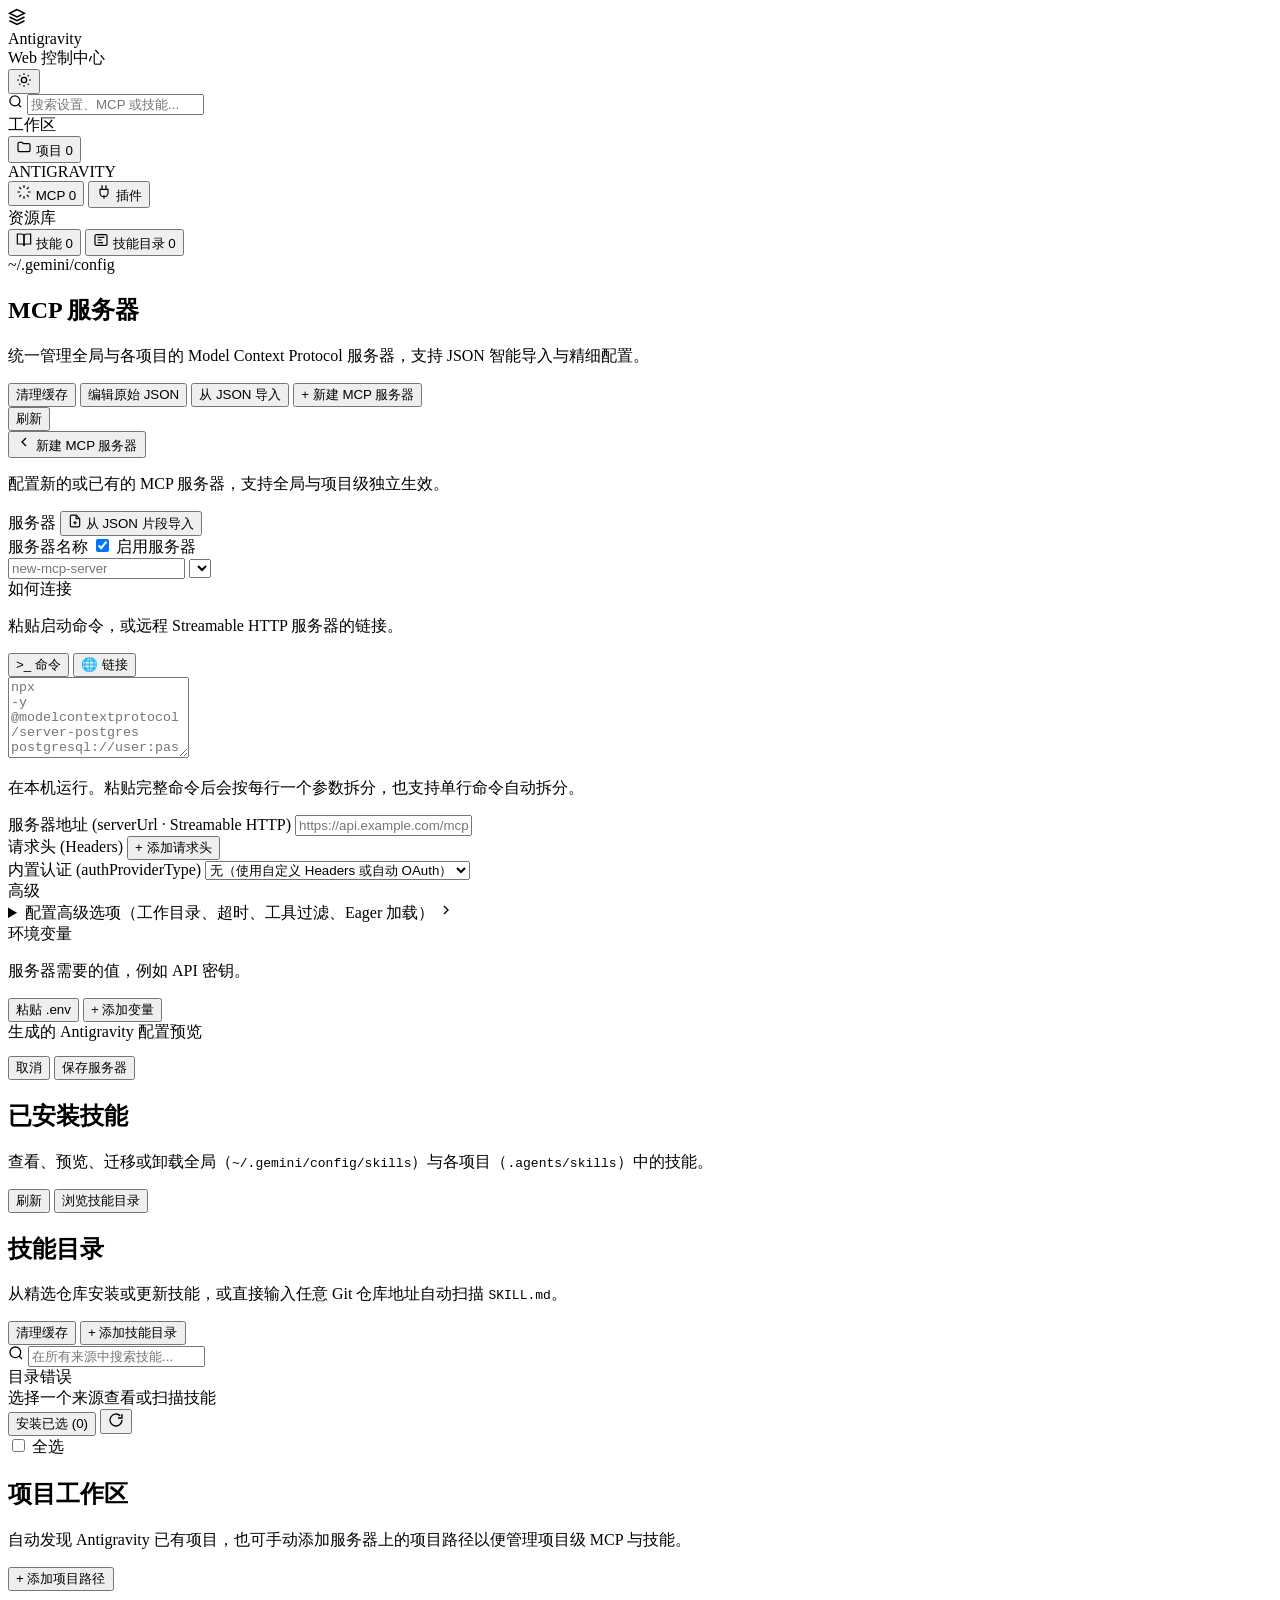
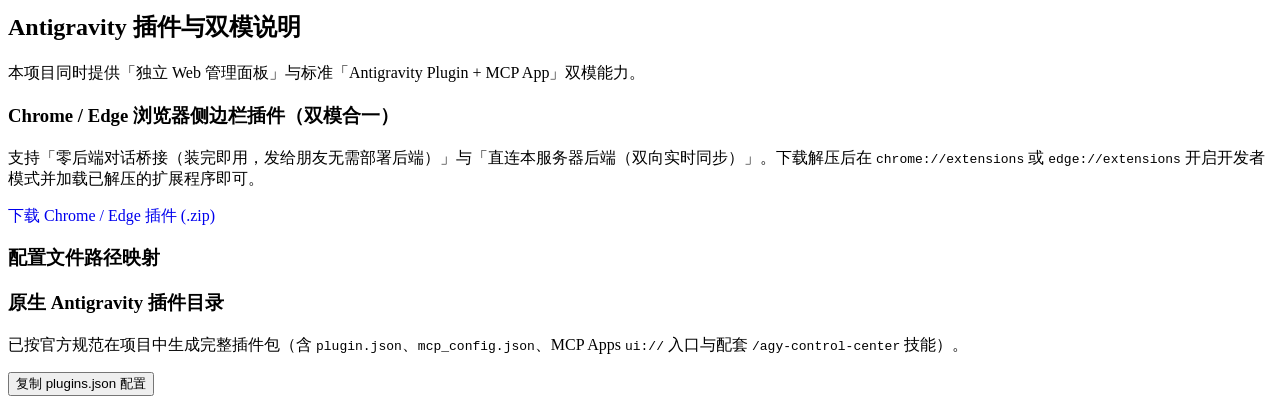
==== web/index.html @ 95766234 "feat: Antigravity Control Center (Web UI, Chrome/Edge extension, plugin, one-click install & sm CLI)" ====
<!DOCTYPE html>
<html lang="zh-CN">
<head>
  <meta charset="UTF-8" />
  <meta name="viewport" content="width=device-width, initial-scale=1.0" />
  <title>Antigravity 控制中心 · MCP &amp; Skills</title>
  <link rel="stylesheet" href="/styles.css" />
</head>
<body>
  <div class="app-shell">
    <!-- Left Sidebar -->
    <aside class="sidebar" aria-label="设置导航">
      <div class="sidebar-top">
        <div class="brand-row">
          <div class="brand-mark" aria-hidden="true">
            <svg viewBox="0 0 24 24" width="18" height="18" fill="none" stroke="currentColor" stroke-width="2">
              <path d="M12 2L2 7l10 5 10-5-10-5z" />
              <path d="M2 17l10 5 10-5" />
              <path d="M2 12l10 5 10-5" />
            </svg>
          </div>
          <div class="brand-text">
            <div class="brand-title">Antigravity</div>
            <div class="brand-sub" id="modeBadge">Web 控制中心</div>
          </div>
          <button type="button" class="icon-btn" id="themeToggle" title="切换深浅色主题" aria-label="切换主题">
            <svg viewBox="0 0 24 24" width="16" height="16" fill="none" stroke="currentColor" stroke-width="2">
              <circle cx="12" cy="12" r="4" />
              <path d="M12 2v2M12 20v2M4.93 4.93l1.41 1.41M17.66 17.66l1.41 1.41M2 12h2M20 12h2M6.34 17.66l-1.41 1.41M19.07 4.93l-1.41 1.41" />
            </svg>
          </button>
        </div>

        <label class="search-box">
          <svg viewBox="0 0 24 24" width="15" height="15" fill="none" stroke="currentColor" stroke-width="2">
            <circle cx="11" cy="11" r="8" />
            <path d="m21 21-4.3-4.3" />
          </svg>
          <input type="search" id="globalSearch" placeholder="搜索设置、MCP 或技能..." autocomplete="off" />
        </label>
      </div>

      <nav class="nav-groups">
        <div class="nav-group">
          <div class="nav-group-title">工作区</div>
          <button type="button" class="nav-item" data-view="projects">
            <svg viewBox="0 0 24 24" width="16" height="16" fill="none" stroke="currentColor" stroke-width="1.8">
              <path d="M3 7a2 2 0 0 1 2-2h4l2 2h8a2 2 0 0 1 2 2v8a2 2 0 0 1-2 2H5a2 2 0 0 1-2-2z" />
            </svg>
            <span>项目</span>
            <span class="nav-count" id="navCountProjects">0</span>
          </button>
        </div>

        <div class="nav-group">
          <div class="nav-group-title">ANTIGRAVITY</div>
          <button type="button" class="nav-item active" data-view="mcp">
            <svg viewBox="0 0 24 24" width="16" height="16" fill="none" stroke="currentColor" stroke-width="1.8">
              <path d="M12 2v4M12 18v4M4.93 4.93l2.83 2.83M16.24 16.24l2.83 2.83M2 12h4M18 12h4M4.93 19.07l2.83-2.83M16.24 7.76l2.83-2.83" />
            </svg>
            <span>MCP</span>
            <span class="nav-count" id="navCountMcp">0</span>
          </button>
          <button type="button" class="nav-item" data-view="plugin">
            <svg viewBox="0 0 24 24" width="16" height="16" fill="none" stroke="currentColor" stroke-width="1.8">
              <path d="M12 22v-5M9 8V2M15 8V2M18 8v5a6 6 0 0 1-12 0V8z" />
            </svg>
            <span>插件</span>
          </button>
        </div>

        <div class="nav-group">
          <div class="nav-group-title">资源库</div>
          <button type="button" class="nav-item" data-view="skills">
            <svg viewBox="0 0 24 24" width="16" height="16" fill="none" stroke="currentColor" stroke-width="1.8">
              <path d="M2 3h6a4 4 0 0 1 4 4v14a3 3 0 0 0-3-3H2z" />
              <path d="M22 3h-6a4 4 0 0 0-4 4v14a3 3 0 0 1 3-3h7z" />
            </svg>
            <span>技能</span>
            <span class="nav-count" id="navCountSkills">0</span>
          </button>
          <button type="button" class="nav-item" data-view="catalog">
            <svg viewBox="0 0 24 24" width="16" height="16" fill="none" stroke="currentColor" stroke-width="1.8">
              <rect x="3" y="4" width="18" height="16" rx="2" />
              <path d="M7 8h10M7 12h6M7 16h8" />
            </svg>
            <span>技能目录</span>
            <span class="nav-count" id="navCountCatalogs">0</span>
          </button>
        </div>
      </nav>

      <div class="sidebar-footer">
        <div class="path-hint" title="全局配置目录">
          <span class="dot"></span>
          <span id="sidebarConfigDir">~/.gemini/config</span>
        </div>
      </div>
    </aside>

    <!-- Main Content Area -->
    <main class="main-pane">
      <!-- VIEW 1: MCP LIST -->
      <section class="view active" id="view-mcp">
        <header class="view-header">
          <div>
            <h1>MCP 服务器</h1>
            <p class="view-desc">统一管理全局与各项目的 Model Context Protocol 服务器，支持 JSON 智能导入与精细配置。</p>
          </div>
          <div class="header-actions">
            <button type="button" class="btn btn-secondary" id="btnOpenCacheModal">清理缓存</button>
            <button type="button" class="btn btn-secondary" id="btnOpenRawMcp">编辑原始 JSON</button>
            <button type="button" class="btn btn-secondary" id="btnQuickImportMcp">从 JSON 导入</button>
            <button type="button" class="btn btn-primary" id="btnNewMcp">+ 新建 MCP 服务器</button>
          </div>
        </header>

        <div class="filter-bar">
          <div class="segmented" id="mcpScopeTabs"></div>
          <button type="button" class="btn btn-ghost btn-sm" id="btnRefreshMcp">刷新</button>
        </div>

        <div id="mcpListContainer" class="stack-list"></div>
      </section>

      <!-- VIEW 1B: MCP CREATE / EDIT FORM (OpenChamber Style) -->
      <section class="view" id="view-mcp-editor">
        <div class="editor-shell">
          <button type="button" class="back-link" id="btnBackToMcp">
            <svg viewBox="0 0 24 24" width="16" height="16" fill="none" stroke="currentColor" stroke-width="2">
              <path d="m15 18-6-6 6-6" />
            </svg>
            <span id="mcpEditorHeading">新建 MCP 服务器</span>
          </button>
          <p class="view-desc editor-subtitle">配置新的或已有的 MCP 服务器，支持全局与项目级独立生效。</p>

          <div class="section-row">
            <span class="section-label">服务器</span>
            <button type="button" class="btn-inline" id="btnFormImportJson">
              <svg viewBox="0 0 24 24" width="14" height="14" fill="none" stroke="currentColor" stroke-width="2">
                <path d="M14 2H6a2 2 0 0 0-2 2v16a2 2 0 0 0 2 2h12a2 2 0 0 0 2-2V8z" />
                <path d="M14 2v6h6M9 15h6M12 12v6" />
              </svg>
              从 JSON 片段导入
            </button>
          </div>

          <div class="form-card">
            <div class="field-row-split">
              <div class="field-meta">
                <label for="mcpNameInput" class="field-title">服务器名称</label>
                <label class="checkbox-inline">
                  <input type="checkbox" id="mcpEnabledCheck" checked />
                  <span>启用服务器</span>
                </label>
              </div>
              <div class="field-controls-inline">
                <input type="text" id="mcpNameInput" class="input" placeholder="new-mcp-server" />
                <select id="mcpScopeSelect" class="select" aria-label="作用域"></select>
              </div>
            </div>
          </div>

          <div class="form-section">
            <div class="field-title">如何连接</div>
            <p class="field-help">粘贴启动命令，或远程 Streamable HTTP 服务器的链接。</p>

            <div class="segmented transport-tabs" role="tablist">
              <button type="button" class="seg-btn active" data-transport="stdio">&gt;_ 命令</button>
              <button type="button" class="seg-btn" data-transport="http">🌐 链接</button>
            </div>

            <!-- Stdio Panel -->
            <div id="transportStdioPanel" class="transport-panel">
              <textarea
                id="mcpCommandTextarea"
                class="textarea code-input"
                rows="5"
                placeholder="npx&#10;-y&#10;@modelcontextprotocol/server-postgres&#10;postgresql://user:pass@host/db"
              ></textarea>
              <p class="field-help">在本机运行。粘贴完整命令后会按每行一个参数拆分，也支持单行命令自动拆分。</p>
              <div class="parsed-preview" id="stdioParsedPreview"></div>
            </div>

            <!-- HTTP Panel -->
            <div id="transportHttpPanel" class="transport-panel hidden">
              <div class="field-stack">
                <label for="mcpUrlInput" class="sub-label">服务器地址 (serverUrl · Streamable HTTP)</label>
                <input type="url" id="mcpUrlInput" class="input code-input" placeholder="https://api.example.com/mcp" />
              </div>

              <div class="field-stack">
                <div class="kv-header">
                  <span class="sub-label">请求头 (Headers)</span>
                  <button type="button" class="btn btn-ghost btn-sm" id="btnAddHeader">+ 添加请求头</button>
                </div>
                <div id="mcpHeadersList" class="kv-list"></div>
              </div>

              <div class="field-stack">
                <label for="mcpAuthTypeSelect" class="sub-label">内置认证 (authProviderType)</label>
                <select id="mcpAuthTypeSelect" class="select">
                  <option value="">无（使用自定义 Headers 或自动 OAuth）</option>
                  <option value="google_credentials">google_credentials (Google ADC)</option>
                </select>
              </div>
            </div>
          </div>

          <!-- Advanced Collapsible -->
          <div class="form-section">
            <div class="field-title">高级</div>
            <details class="accordion" id="mcpAdvancedDetails">
              <summary class="accordion-trigger">
                <span>配置高级选项（工作目录、超时、工具过滤、Eager 加载）</span>
                <svg viewBox="0 0 24 24" width="16" height="16" fill="none" stroke="currentColor" stroke-width="2">
                  <path d="m9 18 6-6-6-6" />
                </svg>
              </summary>
              <div class="accordion-body">
                <div class="grid-2">
                  <div class="field-stack" id="cwdFieldWrap">
                    <label for="mcpCwdInput" class="sub-label">工作目录 (cwd)</label>
                    <input type="text" id="mcpCwdInput" class="input code-input" placeholder="/path/to/workdir" />
                  </div>
                  <div class="field-stack">
                    <label for="mcpTimeoutInput" class="sub-label">超时秒数 (timeoutSeconds，-1 表示不限制)</label>
                    <input type="number" id="mcpTimeoutInput" class="input" placeholder="默认 180（连接 300）" />
                  </div>
                </div>
                <div class="grid-2">
                  <div class="field-stack">
                    <label for="mcpEnabledToolsInput" class="sub-label">仅允许工具白名单 (enabledTools，逗号或换行分隔)</label>
                    <textarea id="mcpEnabledToolsInput" class="textarea code-input" rows="2" placeholder="read_query, list_tables"></textarea>
                  </div>
                  <div class="field-stack">
                    <label for="mcpDisabledToolsInput" class="sub-label">隐藏工具黑名单 (disabledTools，逗号或换行分隔)</label>
                    <textarea id="mcpDisabledToolsInput" class="textarea code-input" rows="2" placeholder="drop_table"></textarea>
                  </div>
                </div>
                <div class="field-stack">
                  <label for="mcpToolsJsonInput" class="sub-label">单工具精细配置 JSON (tools，如 eager / background)</label>
                  <textarea id="mcpToolsJsonInput" class="textarea code-input" rows="3" placeholder='{"read_query": {"eager": true}}'></textarea>
                </div>
              </div>
            </details>
          </div>

          <!-- Env Variables -->
          <div class="form-section" id="envSectionWrap">
            <div class="kv-header">
              <div>
                <div class="field-title">环境变量</div>
                <p class="field-help">服务器需要的值，例如 API 密钥。</p>
              </div>
              <div class="kv-actions">
                <button type="button" class="btn btn-ghost btn-sm" id="btnPasteEnv">粘贴 .env</button>
                <button type="button" class="btn btn-secondary btn-sm" id="btnAddEnv">+ 添加变量</button>
              </div>
            </div>
            <div id="mcpEnvList" class="kv-list"></div>
          </div>

          <!-- Live JSON Preview -->
          <div class="form-section">
            <div class="kv-header">
              <span class="sub-label">生成的 Antigravity 配置预览</span>
              <span class="mono-muted" id="mcpTargetFilePreview"></span>
            </div>
            <pre class="code-preview" id="mcpLiveJsonPreview"></pre>
          </div>

          <div class="editor-footer">
            <button type="button" class="btn btn-secondary" id="btnCancelMcpEdit">取消</button>
            <button type="button" class="btn btn-primary" id="btnSaveMcp">保存服务器</button>
          </div>
        </div>
      </section>

      <!-- VIEW 2: INSTALLED SKILLS -->
      <section class="view" id="view-skills">
        <header class="view-header">
          <div>
            <h1>已安装技能</h1>
            <p class="view-desc">查看、预览、迁移或卸载全局（<code>~/.gemini/config/skills</code>）与各项目（<code>.agents/skills</code>）中的技能。</p>
          </div>
          <div class="header-actions">
            <button type="button" class="btn btn-secondary" id="btnRefreshSkills">刷新</button>
            <button type="button" class="btn btn-primary" id="btnGoCatalogFromSkills">浏览技能目录</button>
          </div>
        </header>

        <div class="filter-bar">
          <div class="segmented" id="skillScopeTabs"></div>
        </div>

        <div id="installedSkillsContainer" class="stack-list"></div>
      </section>

      <!-- VIEW 3: SKILL CATALOG (OpenChamber Style) -->
      <section class="view" id="view-catalog">
        <header class="view-header">
          <div>
            <h1>技能目录</h1>
            <p class="view-desc">从精选仓库安装或更新技能，或直接输入任意 Git 仓库地址自动扫描 <code>SKILL.md</code>。</p>
          </div>
          <div class="header-actions">
            <button type="button" class="btn btn-secondary" id="btnOpenCacheFromCatalog">清理缓存</button>
            <button type="button" class="btn btn-primary" id="btnOpenAddCatalog">+ 添加技能目录</button>
          </div>
        </header>

        <div class="catalog-search-bar">
          <label class="search-box search-box-lg">
            <svg viewBox="0 0 24 24" width="16" height="16" fill="none" stroke="currentColor" stroke-width="2">
              <circle cx="11" cy="11" r="8" />
              <path d="m21 21-4.3-4.3" />
            </svg>
            <input type="search" id="catalogSearchInput" placeholder="在所有来源中搜索技能..." autocomplete="off" />
          </label>
        </div>

        <div class="catalog-grid" id="catalogCardsGrid"></div>

        <div id="catalogErrorBanner" class="error-banner hidden">
          <div class="error-banner-title">目录错误</div>
          <div class="error-banner-msg" id="catalogErrorText"></div>
        </div>

        <div class="catalog-results" id="catalogResultsSection">
          <div class="catalog-results-header">
            <div class="catalog-results-title" id="catalogResultsTitle">选择一个来源查看或扫描技能</div>
            <div class="catalog-results-actions">
              <button type="button" class="btn btn-primary btn-sm hidden" id="btnBatchInstallSkills">安装已选 (0)</button>
              <button type="button" class="icon-btn" id="btnRescanActiveCatalog" title="重新扫描当前仓库">
                <svg viewBox="0 0 24 24" width="16" height="16" fill="none" stroke="currentColor" stroke-width="2">
                  <path d="M21 12a9 9 0 1 1-2.64-6.36" />
                  <path d="M21 3v6h-6" />
                </svg>
              </button>
            </div>
          </div>

          <div class="select-all-row hidden" id="catalogSelectAllRow">
            <label class="checkbox-inline">
              <input type="checkbox" id="catalogSelectAll" />
              <span>全选</span>
            </label>
            <span class="muted-text" id="catalogSelectionHint"></span>
          </div>

          <div id="catalogSkillList" class="catalog-skill-list"></div>
        </div>
      </section>

      <!-- VIEW 4: PROJECTS -->
      <section class="view" id="view-projects">
        <header class="view-header">
          <div>
            <h1>项目工作区</h1>
            <p class="view-desc">自动发现 Antigravity 已有项目，也可手动添加服务器上的项目路径以便管理项目级 MCP 与技能。</p>
          </div>
          <div class="header-actions">
            <button type="button" class="btn btn-primary" id="btnOpenAddProject">+ 添加项目路径</button>
          </div>
        </header>

        <div id="projectsListContainer" class="stack-list"></div>
      </section>

      <!-- VIEW 5: PLUGIN & INTEGRATION -->
      <section class="view" id="view-plugin">
        <header class="view-header">
          <div>
            <h1>Antigravity 插件与双模说明</h1>
            <p class="view-desc">本项目同时提供「独立 Web 管理面板」与标准「Antigravity Plugin + MCP App」双模能力。</p>
          </div>
        </header>

        <div class="info-grid">
          <div class="info-card">
            <h3>Chrome / Edge 浏览器侧边栏插件（双模合一）</h3>
            <p class="field-help">支持「零后端对话桥接（装完即用，发给朋友无需部署后端）」与「直连本服务器后端（双向实时同步）」。下载解压后在 <code>chrome://extensions</code> 或 <code>edge://extensions</code> 开启开发者模式并加载已解压的扩展程序即可。</p>
            <div class="card-footer-actions">
              <a class="btn btn-primary btn-sm" href="/api/extension.zip" download="agy-control-center-extension.zip" style="text-decoration:none">下载 Chrome / Edge 插件 (.zip)</a>
            </div>
          </div>

          <div class="info-card">
            <h3>配置文件路径映射</h3>
            <dl class="meta-dl" id="pluginPathInfo"></dl>
          </div>

          <div class="info-card">
            <h3>原生 Antigravity 插件目录</h3>
            <p class="field-help">已按官方规范在项目中生成完整插件包（含 <code>plugin.json</code>、<code>mcp_config.json</code>、MCP Apps <code>ui://</code> 入口与配套 <code>/agy-control-center</code> 技能）。</p>
            <pre class="code-preview" id="pluginInstallSnippet"></pre>
            <div class="card-footer-actions">
              <button type="button" class="btn btn-secondary btn-sm" id="btnCopyPluginConfig">复制 plugins.json 配置</button>
            </div>
          </div>
        </div>
      </section>
    </main>
  </div>

  <!-- MODAL 1: Import JSON Snippet (OpenChamber Style) -->
  <dialog id="modalImportJson" class="modal">
    <div class="modal-card">
      <div class="modal-header">
        <div>
          <h2>导入 JSON 片段</h2>
          <p class="modal-sub">从文档或其他配置文件粘贴完整 MCP JSON 片段（兼容 Antigravity / Claude / Cursor / OpenCode 格式）。解析后的值将填充到表单或直接批量导入。</p>
        </div>
        <button type="button" class="icon-btn modal-close" data-close="modalImportJson" aria-label="关闭">&times;</button>
      </div>

      <div class="modal-body">
        <textarea
          id="importJsonTextarea"
          class="textarea code-input"
          rows="9"
          placeholder='{&#10;  "mcpServers": {&#10;    "postgres": {&#10;      "command": "npx",&#10;      "args": ["-y", "@modelcontextprotocol/server-postgres"]&#10;    }&#10;  }&#10;}'
        ></textarea>

        <div class="modal-toolbar">
          <button type="button" class="btn btn-secondary btn-sm" id="btnPasteClipboard">从剪贴板粘贴 JSON</button>
          <button type="button" class="btn btn-ghost btn-sm" id="btnParsePreview">解析预览</button>
        </div>

        <div id="importParseResult" class="parse-result hidden"></div>

        <div id="importBatchScopeRow" class="field-stack hidden">
          <label for="importBatchScopeSelect" class="sub-label">批量导入目标位置</label>
          <select id="importBatchScopeSelect" class="select"></select>
        </div>
      </div>

      <div class="modal-footer">
        <button type="button" class="btn btn-secondary" data-close="modalImportJson">取消</button>
        <button type="button" class="btn btn-secondary hidden" id="btnBatchImportConfirm">批量直接导入全部</button>
        <button type="button" class="btn btn-primary" id="btnApplyParsedToForm">导入到表单</button>
      </div>
    </div>
  </dialog>

  <!-- MODAL 2: Add Skill Catalog (OpenChamber Style) -->
  <dialog id="modalAddCatalog" class="modal">
    <div class="modal-card">
      <div class="modal-header">
        <div>
          <h2>添加技能目录</h2>
          <p class="modal-sub">将 Git 仓库添加为新的目录来源，系统会自动扫描其中包含 <code>SKILL.md</code> 的文件夹。</p>
        </div>
        <button type="button" class="icon-btn modal-close" data-close="modalAddCatalog" aria-label="关闭">&times;</button>
      </div>

      <div class="modal-body">
        <div class="field-stack">
          <label for="catalogNameInput" class="sub-label">目录名称</label>
          <input type="text" id="catalogNameInput" class="input" placeholder="例如 Team Skills（留空自动取仓库名）" />
        </div>

        <div class="field-stack">
          <label for="catalogRepoInput" class="sub-label">仓库</label>
          <input type="text" id="catalogRepoInput" class="input code-input" placeholder="owner/repo、https://github.com/owner/repo 或 git@github.com:owner/repo.git" />
        </div>

        <div class="grid-2">
          <div class="field-stack">
            <label for="catalogSubpathInput" class="sub-label">可选子路径</label>
            <input type="text" id="catalogSubpathInput" class="input code-input" placeholder="例如 skills" />
          </div>
          <div class="field-stack">
            <label for="catalogBranchInput" class="sub-label">可选分支</label>
            <input type="text" id="catalogBranchInput" class="input code-input" placeholder="留空使用默认分支" />
          </div>
        </div>

        <div class="field-stack">
          <label for="catalogAuthMode" class="sub-label">Git 身份</label>
          <select id="catalogAuthMode" class="select">
            <option value="default">默认 Git 设置（公开仓库 / 本机 SSH）</option>
            <option value="token">使用 HTTPS 访问令牌 (Token / PAT)</option>
          </select>
        </div>

        <div class="field-stack hidden" id="catalogTokenWrap">
          <label for="catalogTokenInput" class="sub-label">访问令牌 (仅保存在本项目 data/ 目录，不写入宿主机全局配置)</label>
          <input type="password" id="catalogTokenInput" class="input code-input" placeholder="ghp_xxxxxxxxxxxx" autocomplete="off" />
        </div>

        <div id="catalogScanPreviewBox" class="parse-result hidden"></div>
      </div>

      <div class="modal-footer">
        <button type="button" class="btn btn-secondary" data-close="modalAddCatalog">取消</button>
        <button type="button" class="btn btn-secondary" id="btnPreviewScanCatalog">扫描</button>
        <button type="button" class="btn btn-primary" id="btnConfirmAddCatalog">添加目录</button>
      </div>
    </div>
  </dialog>

  <!-- MODAL 3: Install Skill Target Picker (OpenChamber Style) -->
  <dialog id="modalInstallSkill" class="modal">
    <div class="modal-card modal-sm">
      <div class="modal-header">
        <div>
          <h2>安装技能</h2>
          <p class="modal-sub" id="installSkillSubtitle">将所选技能安装到全局或项目位置。</p>
        </div>
        <button type="button" class="icon-btn modal-close" data-close="modalInstallSkill" aria-label="关闭">&times;</button>
      </div>

      <div class="modal-body">
        <div class="scope-picker-list" role="radiogroup" aria-label="目标位置">
          <label class="scope-option">
            <input type="radio" name="installScope" value="global" checked />
            <div class="scope-option-body">
              <div class="scope-option-title">👤 全局 / Antigravity</div>
              <div class="scope-option-sub">全局配置位置（~/.gemini/config/skills）</div>
            </div>
          </label>
          <label class="scope-option">
            <input type="radio" name="installScope" value="project" />
            <div class="scope-option-body">
              <div class="scope-option-title">📁 项目 / Antigravity</div>
              <div class="scope-option-sub">指定项目的 .agents/skills 位置</div>
            </div>
          </label>
        </div>

        <div class="field-stack hidden" id="installProjectRow">
          <label for="installProjectSelect" class="sub-label">选择项目</label>
          <select id="installProjectSelect" class="select"></select>
        </div>

        <div class="target-path-box" id="installTargetPathPreview"></div>

        <label class="checkbox-inline">
          <input type="checkbox" id="installOverwriteCheck" />
          <span>如果目标位置已存在同名技能，允许覆盖更新</span>
        </label>
      </div>

      <div class="modal-footer">
        <button type="button" class="btn btn-secondary" data-close="modalInstallSkill">取消</button>
        <button type="button" class="btn btn-primary" id="btnConfirmInstallSkill">安装</button>
      </div>
    </div>
  </dialog>

  <!-- MODAL 4: Skill Detail / Markdown Preview -->
  <dialog id="modalSkillPreview" class="modal">
    <div class="modal-card modal-lg">
      <div class="modal-header">
        <div>
          <h2 id="previewSkillTitle">技能详情</h2>
          <p class="modal-sub mono-muted" id="previewSkillPath"></p>
        </div>
        <button type="button" class="icon-btn modal-close" data-close="modalSkillPreview" aria-label="关闭">&times;</button>
      </div>
      <div class="modal-body">
        <div id="previewSkillFiles" class="chip-row"></div>
        <pre class="code-preview markdown-preview" id="previewSkillMarkdown"></pre>
      </div>
      <div class="modal-footer">
        <button type="button" class="btn btn-primary" data-close="modalSkillPreview">关闭</button>
      </div>
    </div>
  </dialog>

  <!-- MODAL 5: Raw mcp_config.json Editor -->
  <dialog id="modalRawMcp" class="modal">
    <div class="modal-card modal-lg">
      <div class="modal-header">
        <div>
          <h2>原始 mcp_config.json</h2>
          <p class="modal-sub" id="rawMcpPathLabel"></p>
        </div>
        <button type="button" class="icon-btn modal-close" data-close="modalRawMcp" aria-label="关闭">&times;</button>
      </div>
      <div class="modal-body">
        <div class="field-stack">
          <label for="rawMcpScopeSelect" class="sub-label">选择配置文件</label>
          <select id="rawMcpScopeSelect" class="select"></select>
        </div>
        <textarea id="rawMcpTextarea" class="textarea code-input" rows="16"></textarea>
      </div>
      <div class="modal-footer">
        <button type="button" class="btn btn-secondary" data-close="modalRawMcp">取消</button>
        <button type="button" class="btn btn-primary" id="btnSaveRawMcp">保存配置</button>
      </div>
    </div>
  </dialog>

  <!-- MODAL 6: Add Project Path -->
  <dialog id="modalAddProject" class="modal">
    <div class="modal-card modal-sm">
      <div class="modal-header">
        <div>
          <h2>添加项目目录</h2>
          <p class="modal-sub">将服务器上的目录加入项目列表，用于管理其 <code>.agents/mcp_config.json</code> 和 <code>.agents/skills/</code>。</p>
        </div>
        <button type="button" class="icon-btn modal-close" data-close="modalAddProject" aria-label="关闭">&times;</button>
      </div>
      <div class="modal-body">
        <div class="field-stack">
          <label for="newProjectPathInput" class="sub-label">项目绝对路径</label>
          <input type="text" id="newProjectPathInput" class="input code-input" placeholder="/root/KaiFa/my-project" />
        </div>
        <div class="field-stack">
          <label for="newProjectNameInput" class="sub-label">显示名称（可选）</label>
          <input type="text" id="newProjectNameInput" class="input" placeholder="留空自动使用目录名" />
        </div>
      </div>
      <div class="modal-footer">
        <button type="button" class="btn btn-secondary" data-close="modalAddProject">取消</button>
        <button type="button" class="btn btn-primary" id="btnConfirmAddProject">添加项目</button>
      </div>
    </div>
  </dialog>

  <!-- MODAL 7: Transfer Installed Skill -->
  <dialog id="modalTransferSkill" class="modal">
    <div class="modal-card modal-sm">
      <div class="modal-header">
        <div>
          <h2>复制 / 移动技能</h2>
          <p class="modal-sub" id="transferSkillSubtitle"></p>
        </div>
        <button type="button" class="icon-btn modal-close" data-close="modalTransferSkill" aria-label="关闭">&times;</button>
      </div>
      <div class="modal-body">
        <div class="field-stack">
          <label for="transferTargetScopeSelect" class="sub-label">目标位置</label>
          <select id="transferTargetScopeSelect" class="select"></select>
        </div>
        <label class="checkbox-inline">
          <input type="checkbox" id="transferMoveCheck" />
          <span>移动（完成后删除原位置文件；不勾选则为复制）</span>
        </label>
        <label class="checkbox-inline">
          <input type="checkbox" id="transferOverwriteCheck" />
          <span>目标已存在同名技能时覆盖</span>
        </label>
      </div>
      <div class="modal-footer">
        <button type="button" class="btn btn-secondary" data-close="modalTransferSkill">取消</button>
        <button type="button" class="btn btn-primary" id="btnConfirmTransferSkill">确认执行</button>
      </div>
    </div>
  </dialog>

  <!-- MODAL 8: Cache Cleanup Manager -->
  <dialog id="modalCacheManager" class="modal">
    <div class="modal-card modal-lg">
      <div class="modal-header">
        <div>
          <h2>缓存管理与清理</h2>
          <p class="modal-sub">管理 Antigravity MCP 工具 Schema 历史缓存（<code>~/.gemini/antigravity-cli/mcp/</code>）及本地 Skill 仓库扫描缓存。</p>
        </div>
        <button type="button" class="icon-btn modal-close" data-close="modalCacheManager" aria-label="关闭">&times;</button>
      </div>
      <div class="modal-body">
        <div class="info-card">
          <div class="kv-header">
            <div>
              <strong>1. Antigravity MCP 工具缓存</strong>
              <div class="mono-muted" id="cacheMcpRootText">~/.gemini/antigravity-cli/mcp</div>
            </div>
            <div class="kv-actions">
              <button type="button" class="btn btn-primary btn-sm" id="btnClearMcpStale">清理失效 MCP 缓存</button>
              <button type="button" class="btn btn-danger-ghost btn-sm" id="btnClearMcpAll">清空全部 MCP 缓存</button>
            </div>
          </div>
          <div id="cacheMcpList" class="stack-list"></div>
        </div>

        <div class="info-card">
          <div class="kv-header">
            <div>
              <strong>2. Skill 仓库扫描缓存</strong>
              <div class="mono-muted" id="cacheRepoMetaText">加载中...</div>
            </div>
            <button type="button" class="btn btn-secondary btn-sm" id="btnClearSkillRepos">清理仓库缓存</button>
          </div>
        </div>
      </div>
      <div class="modal-footer">
        <button type="button" class="btn btn-secondary" id="btnRefreshCacheModal">刷新统计</button>
        <button type="button" class="btn btn-primary" data-close="modalCacheManager">关闭</button>
      </div>
    </div>
  </dialog>

  <div id="toastRegion" class="toast-region" aria-live="polite"></div>

  <script src="/app.js"></script>
</body>
</html>
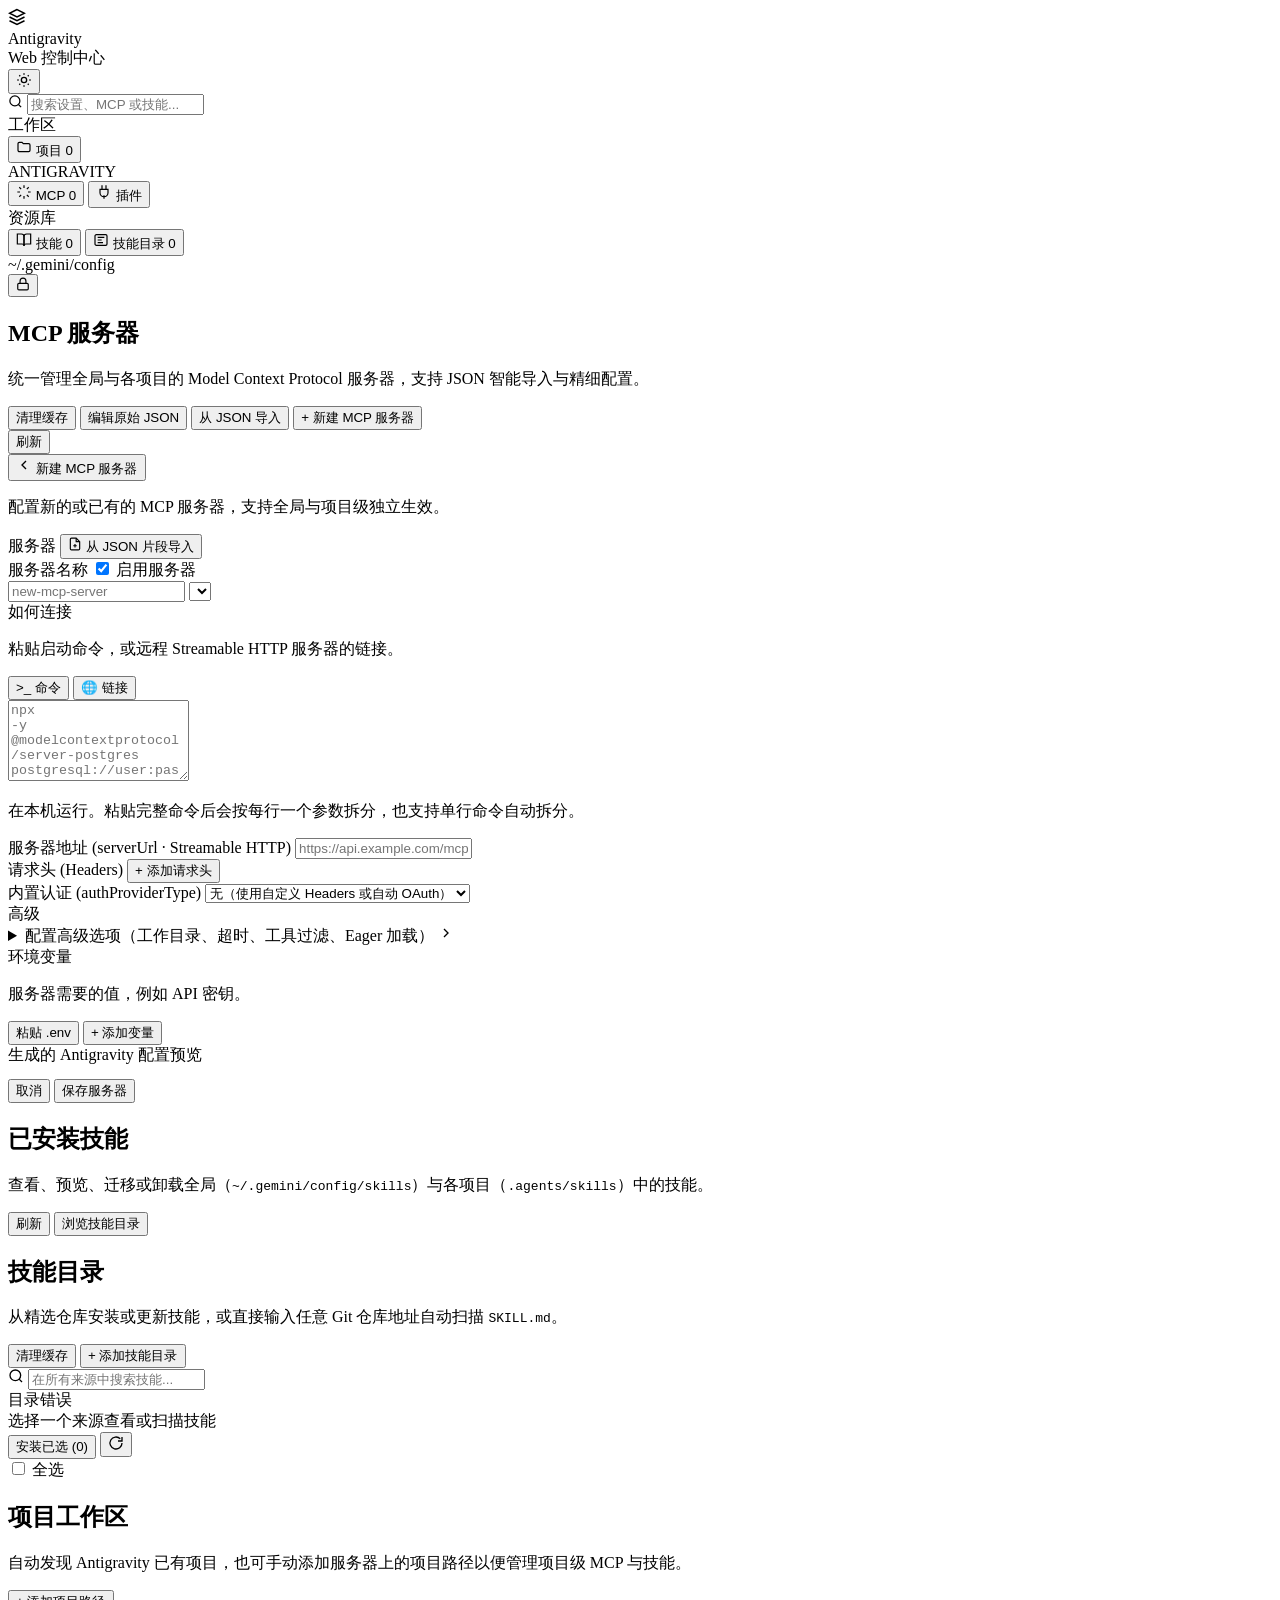
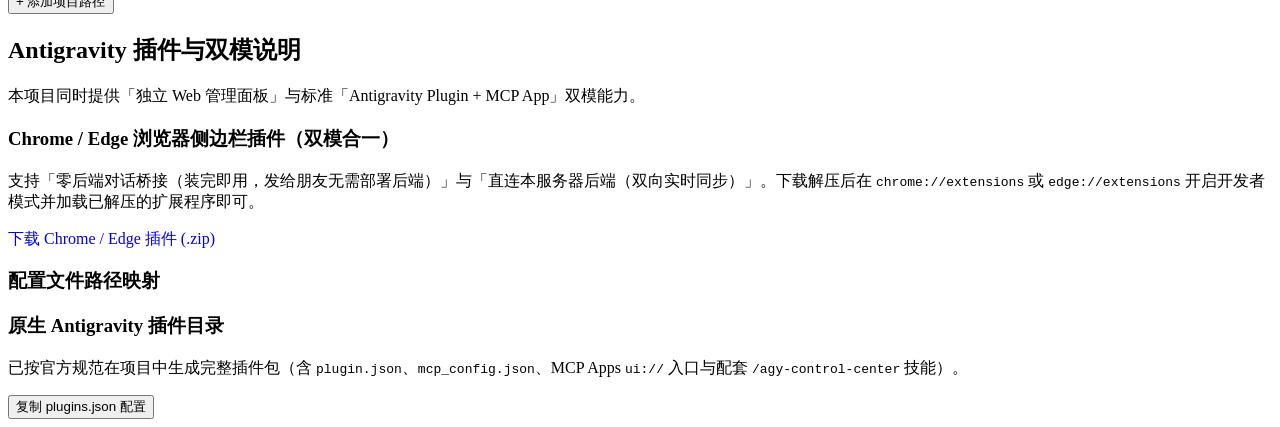
==== commit 562a8ed0: "Harden concurrency, auth, SIGTERM shutdown, sm/install edge cases, and frontend UX" ====
--- a/web/index.html
+++ b/web/index.html
@@ -95,6 +95,12 @@
           <span class="dot"></span>
           <span id="sidebarConfigDir">~/.gemini/config</span>
         </div>
+        <button type="button" class="icon-btn" id="btnOpenApiToken" title="配置 API Token" aria-label="配置 API Token">
+          <svg viewBox="0 0 24 24" width="14" height="14" fill="none" stroke="currentColor" stroke-width="2">
+            <rect x="3" y="11" width="18" height="11" rx="2" ry="2" />
+            <path d="M7 11V7a5 5 0 0 1 10 0v4" />
+          </svg>
+        </button>
       </div>
     </aside>
 
@@ -600,7 +606,7 @@
       <div class="modal-header">
         <div>
           <h2>添加项目目录</h2>
-          <p class="modal-sub">将服务器上的目录加入项目列表，用于管理其 <code>.agents/mcp_config.json</code> 和 <code>.agents/skills/</code>。</p>
+          <p class="modal-sub">将服务器上的目录加入项目列表，用于管理其 <code>.agents/plugins/project-mcp/mcp_config.json</code> 和 <code>.agents/skills/</code>。</p>
         </div>
         <button type="button" class="icon-btn modal-close" data-close="modalAddProject" aria-label="关闭">&times;</button>
       </div>
@@ -694,6 +700,29 @@
     </div>
   </dialog>
 
+  <!-- MODAL 9: API Token Auth -->
+  <dialog id="modalApiToken" class="modal">
+    <div class="modal-card modal-sm">
+      <div class="modal-header">
+        <div>
+          <h2>访问令牌认证 (API Token)</h2>
+          <p class="modal-sub" id="apiTokenModalDesc">若服务器通过 <code>sm</code> 或 <code>AGY_API_TOKEN</code> 启用了访问保护，请在此输入对应 Token（仅保存在当前浏览器本地）。</p>
+        </div>
+        <button type="button" class="icon-btn modal-close" data-close="modalApiToken" aria-label="关闭">&times;</button>
+      </div>
+      <div class="modal-body">
+        <div class="field-stack">
+          <label for="webApiTokenInput" class="sub-label">API Token</label>
+          <input type="password" id="webApiTokenInput" class="input code-input" placeholder="输入服务器配置的 AGY_API_TOKEN" autocomplete="off" />
+        </div>
+      </div>
+      <div class="modal-footer">
+        <button type="button" class="btn btn-secondary" id="btnClearWebApiToken">清除令牌</button>
+        <button type="button" class="btn btn-primary" id="btnSaveWebApiToken">保存并连接</button>
+      </div>
+    </div>
+  </dialog>
+
   <div id="toastRegion" class="toast-region" aria-live="polite"></div>
 
   <script src="/app.js"></script>
